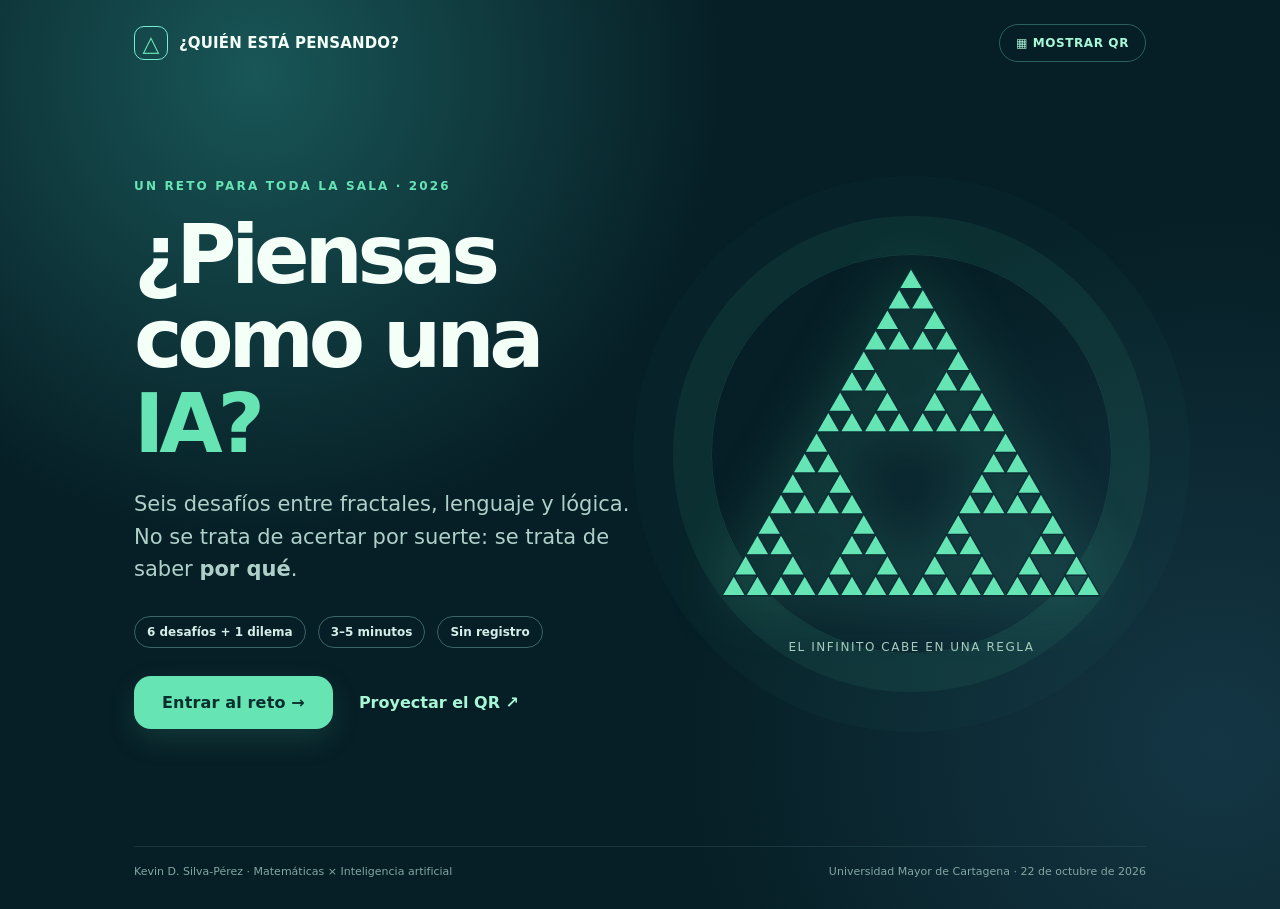
==== reto-ia/index.html @ ffa306a3 "Add interactive AI and fractals conference game" ====
<!doctype html>
<html lang="es">
<head>
<meta charset="utf-8"><meta name="viewport" content="width=device-width,initial-scale=1,viewport-fit=cover">
<meta name="theme-color" content="#092F34">
<meta name="description" content="Un reto interactivo de matemáticas, fractales e inteligencia artificial. ¿Quién está pensando?">
<title>¿Quién está pensando? · El reto interactivo</title>
<style>
:root{--bg:#061e25;--panel:#0a3035;--panel2:#104044;--mint:#66e4b4;--mint2:#a7f7d7;--text:#f4fff8;--dim:#aed0c9;--line:#2b6060;--coral:#ffbf92;--bad:#ffa7aa;--white:#fff;--shadow:0 20px 70px #0007}
*{box-sizing:border-box}html{min-height:100%;scroll-behavior:smooth}body{margin:0;background:radial-gradient(circle at 20% 8%,#195657 0,transparent 36%),radial-gradient(circle at 95% 82%,#143644 0,transparent 38%),var(--bg);color:var(--text);font-family:Inter,"Avenir Next",ui-sans-serif,system-ui,-apple-system,"Segoe UI",sans-serif;min-height:100vh;overflow-x:hidden}
button,input{font:inherit}button{cursor:pointer}button:focus-visible,input:focus-visible{outline:3px solid var(--mint2);outline-offset:4px}button:disabled{cursor:not-allowed;opacity:.6}
.wrap{max-width:1060px;margin:0 auto;padding:0 24px}header{padding:24px 0;display:flex;align-items:center;justify-content:space-between;gap:12px}.brand{display:flex;align-items:center;gap:11px;font-weight:800;font-size:15px;letter-spacing:.01em}.mark{display:grid;place-items:center;width:34px;height:34px;border:1px solid #75edd0;border-radius:10px;color:var(--mint);font-size:22px}header .right{display:flex;align-items:center;gap:10px}.subtle-btn{background:transparent;color:var(--mint2);border:1px solid var(--line);border-radius:100px;padding:11px 16px;font-size:12px;font-weight:800;letter-spacing:.05em;transition:background .2s}.subtle-btn:hover{background:#195356}
.screen{display:none;min-height:calc(100vh - 140px);align-items:center}.screen.active{display:flex;animation:rise .35s both}@keyframes rise{from{opacity:0;transform:translateY(9px)}to{opacity:1;transform:translateY(0)}}
.hero{width:100%;display:grid;grid-template-columns:1.03fr .97fr;gap:45px;align-items:center;padding:46px 0 70px}.eyebrow{font-size:12px;color:var(--mint);font-weight:850;letter-spacing:.18em;text-transform:uppercase}.hero h1{font-size:clamp(45px,6.5vw,82px);letter-spacing:-.064em;line-height:1.03;margin:20px 0 22px;max-width:720px}.hero h1 span{color:var(--mint)}.lede{color:var(--dim);font-size:clamp(16px,2vw,21px);line-height:1.55;margin:0 0 30px;max-width:570px}.meta{display:flex;gap:12px;flex-wrap:wrap;margin:0 0 28px}.pill{border:1px solid #3d6565;border-radius:40px;padding:8px 12px;color:#d5eee8;font-size:12px;font-weight:650}.primary{background:var(--mint);color:#082f2c;border:0;border-radius:17px;padding:17px 28px;font-weight:900;letter-spacing:.01em;box-shadow:0 11px 30px #66e4b423;transition:transform .15s,background .15s}.primary:hover{transform:translateY(-2px);background:var(--mint2)}.linklike{border:0;background:transparent;color:var(--mint2);font-weight:800;padding:12px}
.hero-actions{display:flex;gap:14px;align-items:center;flex-wrap:wrap}.art{min-height:435px;display:flex;flex-direction:column;align-items:center;justify-content:center;position:relative}.art:before{content:"";position:absolute;width:85%;aspect-ratio:1;border:1px solid #3a8d7a40;border-radius:50%;box-shadow:0 0 0 38px #2f8c7920,0 0 0 78px #2f8c790d}.fractal-art{width:min(90%,450px);filter:drop-shadow(0 0 30px #44ba9370);z-index:1;overflow:visible;animation:float 6s ease-in-out infinite alternate}@keyframes float{to{transform:translateY(-14px) rotate(2deg)}}.float-label{position:absolute;bottom:18px;z-index:2;color:#a5ccbe;font-size:12px;letter-spacing:.13em}.footer{color:#83a6a2;font-size:11px;line-height:1.6;padding:16px 0 28px;border-top:1px solid #3053576e;display:flex;justify-content:space-between;gap:10px;flex-wrap:wrap}
.game-shell{width:100%;max-width:800px;margin:4px auto 75px}.topline{display:flex;justify-content:space-between;gap:16px;align-items:end;margin-bottom:18px}.topline .mini{font-size:12px;letter-spacing:.13em;color:var(--mint);font-weight:800}.topline .nums{font-size:13px;color:var(--dim)}.progress{height:7px;border-radius:20px;background:#1a5052;overflow:hidden}.progress i{display:block;height:100%;width:0%;background:var(--mint);border-radius:20px;transition:width .45s}
.qbox{margin-top:20px;background:linear-gradient(155deg,#14454a 0%,#0b3036 70%);border:1px solid #357274;border-radius:26px;padding:clamp(22px,4.5vw,42px);box-shadow:var(--shadow);position:relative;overflow:hidden}.qbox:after{content:"";position:absolute;inset:-80px -160px auto auto;width:300px;height:250px;background:radial-gradient(circle,#65d4b118,transparent 70%);pointer-events:none}.qtag{display:flex;align-items:center;justify-content:space-between;gap:12px;flex-wrap:wrap}.qtag span:first-child{font-size:11px;font-weight:900;letter-spacing:.13em;color:var(--mint)}.clock{display:flex;gap:9px;align-items:center;padding:7px 11px;border:1px solid #52817d;border-radius:999px;font-variant-numeric:tabular-nums;font-size:13px;font-weight:800;color:#dbf6ee}.clock.danger{color:#ffbdad;border-color:#ca7d77}.qbox h2{font-size:clamp(26px,4.3vw,38px);letter-spacing:-.035em;line-height:1.13;margin:21px 0 12px;position:relative}.desc{color:#bfdfd9;font-size:16px;line-height:1.5;max-width:700px;margin:0 0 23px}.visual{border:1px solid #37666b;border-radius:15px;background:#082c31cc;margin:0 0 24px;padding:20px;min-height:90px}
.prob{display:grid;gap:11px}.barrow{display:grid;grid-template-columns:93px 1fr 38px;align-items:center;gap:13px;font-size:13px;font-weight:700}.barbg{height:13px;border-radius:20px;overflow:hidden;background:#214a50}.barfill{height:100%;background:linear-gradient(90deg,#4ce6af,#a6f7d6);border-radius:20px}.barrow:nth-child(2) .barfill{background:#7bc4c6}.barrow:nth-child(3) .barfill{background:#7a9cbd}.barrow:nth-child(4) .barfill{background:#9e86a3}.formula{display:flex;justify-content:center;gap:18px;align-items:center;flex-wrap:wrap;font-size:clamp(21px,4vw,31px);font-weight:800;text-align:center;color:var(--mint2)}.formula span{font-size:13px;font-weight:600;color:var(--dim)}.fractal-mini{display:flex;justify-content:center;align-items:center}.fractal-mini svg{height:175px;width:220px;max-width:100%}.qkv{display:grid;grid-template-columns:repeat(3,1fr);gap:10px}.qkv div{border:1px solid #4b7a73;padding:13px;border-radius:13px;text-align:center;font-size:15px;line-height:1.6}.qkv b{display:block;font-size:30px;color:var(--mint)}.qkv span{display:block;color:#d0e5dd;font-size:12px}.tokens{display:flex;gap:9px;justify-content:center;flex-wrap:wrap}.tokens span{background:#154d4d;border:1px solid #4ba88b;border-radius:9px;padding:12px 16px;font-weight:800;color:var(--mint2)}.quote{font-size:clamp(16px,2.5vw,20px);line-height:1.5;text-align:center;color:#e0f2e9}.quote b{color:var(--mint)}
.options{display:grid;gap:11px}.choice{width:100%;min-height:59px;text-align:left;border:1px solid #427176;color:#f2faf5;background:#17464d;border-radius:14px;padding:13px 15px;display:flex;align-items:center;gap:14px;transition:transform .14s,border-color .14s,background .14s;font-weight:700;line-height:1.35}.choice:hover:not(:disabled){transform:translateY(-1px);border-color:#81eac5;background:#225860}.choice .letter{display:grid;place-items:center;width:32px;height:32px;flex:none;border-radius:9px;background:#285a5c;font-size:13px;color:#b9ebdd}.choice.correct{border-color:#83ffbc;background:#185a49}.choice.correct .letter{background:#65e4aa;color:#0a3032}.choice.wrong{border-color:#e9a6a4;background:#5c3442}.choice.wrong .letter{background:#e9a6a4;color:#482830}.choice:disabled:not(.correct):not(.wrong){opacity:.60}
.feedback{display:none;animation:rise .25s both;margin-top:18px;border:1px solid #59877f;border-radius:14px;padding:19px;background:#102f34}.feedback.on{display:block}.feedback b{display:block;font-size:18px;margin-bottom:7px}.feedback p{color:#d0e7e0;line-height:1.5;margin:0 0 16px;font-size:14px}.feedback .next{padding:13px 20px}.kbd{color:#83a59f;font-size:11px;margin:14px 0 0;text-align:center}
.end{text-align:center;width:min(100%,680px);margin:15px auto 80px}.medallion{margin:0 auto 25px;width:124px;height:124px;display:grid;place-items:center;border:2px solid #84eac1;border-radius:50%;box-shadow:0 0 0 14px #75eabd15;color:var(--mint);font-size:56px;font-weight:900}.end h2{font-size:clamp(32px,5.5vw,52px);letter-spacing:-.05em;margin:0 0 10px}.end .message{color:var(--dim);font-size:17px;line-height:1.5}.scores{display:grid;grid-template-columns:repeat(3,1fr);gap:11px;margin:25px 0}.scorecell{padding:16px;border-radius:15px;background:#124249;border:1px solid #38676b}.scorecell strong{display:block;font-size:30px;color:#d3ffe9}.scorecell small{font-size:11px;color:#add1c9}.reflection{padding:24px;border-radius:18px;text-align:left;background:#0e393d;border:1px solid #3b7270;margin-bottom:26px}.reflection h3{font-size:16px;color:var(--mint);margin:0 0 9px}.reflection p{line-height:1.6;margin:0;color:#d7eae3}.end-actions{display:flex;justify-content:center;gap:10px;flex-wrap:wrap}
.overlay{display:none;position:fixed;inset:0;z-index:50;background:#021419e8;backdrop-filter:blur(15px);padding:15px;align-items:center;justify-content:center}.overlay.open{display:flex}.modal{position:relative;width:min(600px,100%);background:#0d373a;border:1px solid #518d85;box-shadow:0 20px 100px #000b;padding:38px 24px;text-align:center;border-radius:24px}.modal h2{font-size:clamp(29px,5vw,45px);margin:8px auto 4px;line-height:1.1}.modal p{color:#c0dfd5;line-height:1.5}.qr-frame{background:#fff;width:min(270px,65vw);aspect-ratio:1;margin:20px auto 16px;padding:13px;border-radius:12px}.qr-frame img{width:100%;height:100%;display:block;image-rendering:pixelated}.url{font-size:clamp(12px,2vw,17px);color:#8ff0c6;font-weight:850;overflow-wrap:anywhere}.close{position:absolute;top:12px;right:14px;background:transparent;color:#d7eee5;border:0;font-size:28px;padding:5px 12px}
@media(max-width:760px){.hero{grid-template-columns:1fr;gap:10px;padding:30px 0 50px}.hero h1{font-size:56px}.art{min-height:240px}.art:before{width:180px}.fractal-art{width:225px}.float-label{bottom:0}.wrap{padding:0 17px}header{padding:16px 0}.brand span:last-child{font-size:12px}.qbox{border-radius:20px;padding:22px 18px}.visual{padding:13px}.qkv{gap:5px}.qkv div{padding:10px 3px}.qkv b{font-size:25px}.qkv span{font-size:11px}.hero .lede{font-size:17px}}
@media(max-width:400px){.hero h1{font-size:46px}.brand span:last-child{display:none}.barrow{grid-template-columns:64px 1fr 33px;gap:7px;font-size:11px}.scores{gap:6px}.scorecell{padding:12px 6px}.scorecell strong{font-size:26px}}
@media(prefers-reduced-motion:reduce){*,*:before,*:after{animation:none!important;transition:none!important;scroll-behavior:auto!important}}
</style></head>
<body>
<div class="wrap">
<header><div class="brand"><span class="mark" aria-hidden="true">△</span><span>¿QUIÉN ESTÁ PENSANDO?</span></div><div class="right"><button class="subtle-btn" id="qrbutton" type="button">▦ MOSTRAR QR</button></div></header>
<main>
<section class="screen active" id="home"><div class="hero"><div><div class="eyebrow">UN RETO PARA TODA LA SALA · 2026</div><h1>¿Piensas<br>como una <span>IA?</span></h1><p class="lede">Seis desafíos entre fractales, lenguaje y lógica. No se trata de acertar por suerte: se trata de saber <strong>por qué</strong>.</p><div class="meta"><span class="pill">6 desafíos + 1 dilema</span><span class="pill">3–5 minutos</span><span class="pill">Sin registro</span></div><div class="hero-actions"><button class="primary" id="start" type="button">Entrar al reto →</button><button class="linklike" id="project" type="button">Proyectar el QR ↗</button></div></div><div class="art"><svg class="fractal-art" id="hero-fractal" viewBox="0 0 480 450" role="img" aria-label="Triángulo de Sierpiński"></svg><div class="float-label">EL INFINITO CABE EN UNA REGLA</div></div></div></section>
<section class="screen" id="quiz"><div class="game-shell"><div class="topline"><div><div class="mini" id="round">DESAFÍO 01 / 07</div><div class="nums" id="scoreline">Cero puntos. Todo por descubrir.</div></div><div class="nums" id="round-type">RONDA</div></div><div class="progress"><i id="progressbar"></i></div><article class="qbox"><div class="qtag"><span id="category">PREDICCIÓN</span><div class="clock" id="clock" aria-live="off">◷ <span id="seconds">25</span> s</div></div><h2 id="question"></h2><p class="desc" id="description"></p><div class="visual" id="visual"></div><div class="options" id="options"></div><div class="feedback" id="feedback" role="status"><b id="feedback-title"></b><p id="explain"></p><button type="button" class="primary next" id="next">Siguiente desafío →</button></div></article><p class="kbd">También puedes contestar con las teclas 1, 2, 3 o 4.</p></div></section>
<section class="screen" id="finish"><div class="end"><div class="medallion" id="medal">✦</div><div class="eyebrow">RETO COMPLETADO</div><h2 id="endtitle">Pensar es comprobar.</h2><p class="message" id="endmessage"></p><div class="scores"><div class="scorecell"><strong id="correctcount">0/6</strong><small>RESPUESTAS CORRECTAS</small></div><div class="scorecell"><strong id="points">0</strong><small>PUNTOS</small></div><div class="scorecell"><strong id="level">—</strong><small>NIVEL</small></div></div><div class="reflection"><h3>¿Y quién estaba pensando?</h3><p id="finalreflection"></p></div><div class="end-actions"><button class="primary" id="share" type="button">Compartir mi resultado ↗</button><button class="subtle-btn" id="restart" type="button">Jugar otra vez</button></div></div></section>
</main><footer class="footer"><span>Kevin D. Silva-Pérez · Matemáticas × Inteligencia artificial</span><span>Universidad Mayor de Cartagena · 22 de octubre de 2026</span></footer>
</div>
<div class="overlay" id="overlay" role="dialog" aria-label="Código QR para entrar al reto" aria-modal="true"><div class="modal"><button class="close" id="close" type="button" aria-label="Cerrar">×</button><div class="eyebrow">ABRE LA CÁMARA DEL CELULAR</div><h2>¿Quién está pensando?</h2><p>Escanea el código y entra al reto.<br>No necesitas crear una cuenta.</p><div class="qr-frame"><img src="qr.svg" alt="Código QR del juego"></div><div class="url">kevinsilvamat.github.io/reto-ia/</div><p style="font-size:12px">Cada participante responde y recibe su puntuación individual.</p></div></div>
<script>
(function(){
'use strict';
var PAGE='https://kevinsilvamat.github.io/reto-ia/';
var questions=[
{category:'01 · LA PREDICCIÓN',title:'¿Qué palabra elegiría la máquina?',description:'Supón que el modelo calculó estas probabilidades para completar «Después de la lluvia, el suelo estaba…». Si elige la más probable, ¿cuál escribe?',visual:'prob',options:['seco','mojado','verde','rojo'],correct:1,why:'En este ejemplo hipotético, «mojado» tiene la probabilidad más alta (54%). El modelo asigna puntuaciones a posibles continuaciones: no necesita experimentar la lluvia.'},
{category:'02 · UN FRACTAL',title:'Un triángulo se convierte en tres.',description:'En cada iteración del triángulo de Sierpiński sobreviven 3 copias de cada triángulo. ¿Cuántas piezas quedan después de 3 iteraciones?',visual:'fractal',options:['9','12','27','81'],correct:2,why:'Cada paso multiplica el número anterior por 3: 1 → 3 → 9 → 27. En general, después de n iteraciones aparecen 3ⁿ triángulos pequeños.'},
{category:'03 · EL SECRETO DE LA ATENCIÓN',title:'¿Quién lleva la información?',description:'En un Transformer aparecen los vectores Q, K y V. ¿Cuál está asociado al contenido que se combina para obtener la salida de atención?',visual:'qkv',options:['Q (Query)','K (Key)','V (Value)','Ninguno de ellos'],correct:2,why:'Q formula una consulta; K ayuda a calcular con qué elementos coincide; V aporta los valores o contenidos que se ponderan y combinan.'},
{category:'04 · DENTRO DEL LENGUAJE',title:'Una frase no entra como una sola idea.',description:'Un modelo de lenguaje divide el texto en unidades que después representa numéricamente. ¿Cómo se llaman esas unidades?',visual:'tokens',options:['Fotogramas','Tokens','Teoremas','Píxeles'],correct:1,why:'Se llaman tokens. Pueden ser palabras, partes de palabras, signos o símbolos. El modelo aprende relaciones entre sus representaciones.'},
{category:'05 · ¿YA ES UNA PRUEBA?',title:'«Lo comprobé 10.000 veces».',description:'Una IA verifica una propiedad matemática para los primeros 10.000 números y concluye: «queda demostrado que se cumple para todos». ¿Qué falla?',visual:'proof',options:['Nada: diez mil ejemplos bastan','Falta verificar solo diez ejemplos más','Una cantidad finita de ejemplos no prueba el caso general','La matemática no usa ejemplos'],correct:2,why:'Los ejemplos aportan evidencia, pero una afirmación universal necesita un argumento válido para todos los casos, no solo para los comprobados.'},
{category:'06 · LA RESPUESTA CONVINCENTE',title:'La IA suena completamente segura.',description:'Te da una demostración muy elegante e incluye una referencia que no has visto. ¿Cuál es la reacción más rigurosa?',visual:'verify',options:['Aceptar: suena profesional','Comprobar la prueba y verificar la fuente','Pedirle que responda con más seguridad','Compartirla antes de revisarla'],correct:1,why:'Una respuesta fluida no equivale a una respuesta verdadera. Las hipótesis, los pasos de la prueba y las referencias deben verificarse independientemente.'},
{category:'07 · SIN RESPUESTA ÚNICA',title:'Entonces… ¿qué significa pensar?',description:'La última pregunta no suma puntos. Escoge la idea que más te haga reflexionar después de esta charla.',visual:'think',options:['Reconocer patrones y producir respuestas','Comprender y justificar lo que afirmamos','Crear significado desde la experiencia humana','Quizá necesitamos redefinir la pregunta'],poll:true,why:'La cuestión sigue abierta. Las máquinas pueden resolver tareas complejas; eso no decide por sí solo qué entendemos por comprensión, conciencia o creatividad.'}
];
var state={index:0,points:0,correct:0,chosen:[],poll:null,remain:25,timer:null,locked:false};
var el=function(id){return document.getElementById(id)};
var screens=['home','quiz','finish'];
function screen(id){screens.forEach(function(s){el(s).classList.toggle('active',s===id)});window.scrollTo({top:0,behavior:'instant'})}
function triangles(level,x,y,size,out){if(level===0){var h=size*.8660254;out.push('<polygon points="'+(x+size/2).toFixed(2)+','+y.toFixed(2)+' '+x.toFixed(2)+','+(y+h).toFixed(2)+' '+(x+size).toFixed(2)+','+(y+h).toFixed(2)+'" />');return}var h=size*.8660254;triangles(level-1,x+size/4,y,size/2,out);triangles(level-1,x,y+h/2,size/2,out);triangles(level-1,x+size/2,y+h/2,size/2,out)}
function fractal(level){var out=[];triangles(level,25,14,430,out);return '<g fill="#65e4b4" stroke="#0a3035" stroke-width="1.6">'+out.join('')+'</g>'}
el('hero-fractal').innerHTML=fractal(4);
function graphic(type){
if(type==='prob'){var rows=[['mojado',54],['seco',25],['verde',14],['rojo',7]];return '<div class="prob">'+rows.map(function(r){return '<div class="barrow"><span>'+r[0]+'</span><div class="barbg"><div class="barfill" style="width:'+r[1]+'%"></div></div><span>'+r[1]+'%</span></div>'}).join('')+'</div>'}
if(type==='fractal')return '<div class="fractal-mini"><svg viewBox="0 0 480 405" role="img" aria-label="Triángulo de Sierpiński, tres iteraciones">'+fractal(3)+'</svg></div>';
if(type==='qkv')return '<div class="qkv"><div><b>Q</b><span>¿Qué busco?</span></div><div><b>K</b><span>¿Con qué encaja?</span></div><div><b>V</b><span>¿Qué aporto?</span></div></div>';
if(type==='tokens')return '<div class="tokens"><span>El</span><span>cielo</span><span>está</span><span>azul</span></div><p style="font-size:12px;text-align:center;color:#acd8ce;margin:14px 0 0">Ejemplo esquemático: un token no siempre coincide con una palabra.</p>';
if(type==='proof')return '<div class="quote">1, 2, 3, …, 10.000 <b>✓</b><br><span style="color:#a5d1c5;font-size:14px">¿Y qué sucede después?</span></div>';
if(type==='verify')return '<div class="quote">«La demostración es correcta.<br><b>Confía en mí.</b>»</div>';
return '<div class="quote"><b>¿Acertar = comprender?</b><br><span style="font-size:15px;color:#b4d2cd">Una pregunta para seguir pensando.</span></div>'
}
function stop(){if(state.timer){clearInterval(state.timer);state.timer=null}}
function showClock(){el('seconds').textContent=String(state.remain);el('clock').classList.toggle('danger',state.remain<=7)}
function tick(){state.remain--;showClock();if(state.remain<=0)choose(-1)}
function render(){
stop();state.locked=false;var q=questions[state.index];
el('round').textContent='DESAFÍO '+String(state.index+1).padStart(2,'0')+' / 07';
el('scoreline').textContent=state.points+' puntos · '+state.correct+' aciertos';
el('round-type').textContent=q.poll?'REFLEXIÓN':'ELECCIÓN MÚLTIPLE';
el('progressbar').style.width=(state.index/questions.length*100)+'%';
el('category').textContent=q.category;el('question').textContent=q.title;el('description').textContent=q.description;
el('visual').innerHTML=graphic(q.visual);el('feedback').classList.remove('on');
el('options').innerHTML='';
q.options.forEach(function(v,i){var b=document.createElement('button');b.type='button';b.className='choice';var a=document.createElement('span');a.className='letter';a.textContent=String.fromCharCode(65+i);var c=document.createElement('span');c.textContent=v;b.append(a,c);b.addEventListener('click',function(){choose(i)});el('options').appendChild(b)});
state.remain=25;el('clock').style.display=q.poll?'none':'flex';showClock();
if(!q.poll)state.timer=setInterval(tick,1000);
}
function choose(i){
if(state.locked)return;state.locked=true;stop();
var q=questions[state.index];var good=!q.poll&&i===q.correct;
state.chosen.push(i);
if(good){state.correct++;state.points+=100+Math.max(0,state.remain)*2}
if(q.poll){state.poll=i>=0?q.options[i]:null}
Array.from(el('options').children).forEach(function(b,j){b.disabled=true;if(i===j)b.classList.add(q.poll?'correct':good?'correct':'wrong');if(!q.poll&&j===q.correct)b.classList.add('correct')});
var title=q.poll?'No hay una única respuesta.':i===-1?'¡Se acabó el tiempo!':good?'¡Bien razonado!':'Aquí está la clave.';
el('feedback-title').textContent=title;el('feedback-title').style.color=good||q.poll?'#85f0bc':'#ffd3bc';
el('explain').textContent=q.why;
el('next').textContent=state.index===questions.length-1?'Ver mi resultado →':'Siguiente desafío →';
el('feedback').classList.add('on');el('scoreline').textContent=state.points+' puntos · '+state.correct+' aciertos';
el('progressbar').style.width=((state.index+1)/questions.length*100)+'%'
}
function start(){state.index=0;state.points=0;state.correct=0;state.chosen=[];state.poll=null;screen('quiz');render()}
function finish(){screen('finish');el('correctcount').textContent=state.correct+'/6';el('points').textContent=String(state.points);var level=state.correct>=5?'EXPERTO':state.correct>=3?'EXPLORADOR':'CURIOSO';el('level').textContent=level;el('medal').textContent=state.correct>=5?'✦':state.correct>=3?'△':'∞';el('endtitle').textContent=state.correct>=5?'La intuición no te engaña.':state.correct>=3?'Vas por buen camino.':'Lo interesante es seguir preguntando.';el('endmessage').textContent='Has respondido '+state.correct+' de 6 desafíos correctamente. El reto no termina con los puntos: comienza cuando te preguntas cómo llegaste a cada respuesta.';el('finalreflection').textContent='Tu elección: '+(state.poll||'seguir explorando la pregunta')+'. '+questions[6].why}
function showQr(){el('overlay').classList.add('open');el('close').focus()}
function hideQr(){el('overlay').classList.remove('open')}
el('start').addEventListener('click',start);
el('restart').addEventListener('click',start);
el('next').addEventListener('click',function(){state.index++;if(state.index>=questions.length){stop();finish()}else render()});
el('qrbutton').addEventListener('click',showQr);el('project').addEventListener('click',showQr);el('close').addEventListener('click',hideQr);
el('overlay').addEventListener('click',function(e){if(e.target===el('overlay'))hideQr()});
document.addEventListener('keydown',function(e){if(e.key==='Escape')hideQr();if(!el('quiz').classList.contains('active')||state.locked)return;var n=Number(e.key);if(n>=1&&n<=4)choose(n-1)});
el('share').addEventListener('click',async function(){var s='¡Completé el reto «¿Quién está pensando?»! 🧠 '+state.correct+'/6 respuestas correctas y '+state.points+' puntos. Juega aquí: '+PAGE;try{if(navigator.share){await navigator.share({title:'¿Quién está pensando?',text:s,url:PAGE})}else if(navigator.clipboard&&window.isSecureContext){await navigator.clipboard.writeText(s);el('share').textContent='¡Copiado! ✓'}else{window.prompt('Copia tu resultado:',s)}}catch(e){if(e.name!=='AbortError')window.prompt('Copia tu resultado:',s)}});
if(new URLSearchParams(location.search).get('modo')==='pantalla')showQr();
})();
</script></body></html>
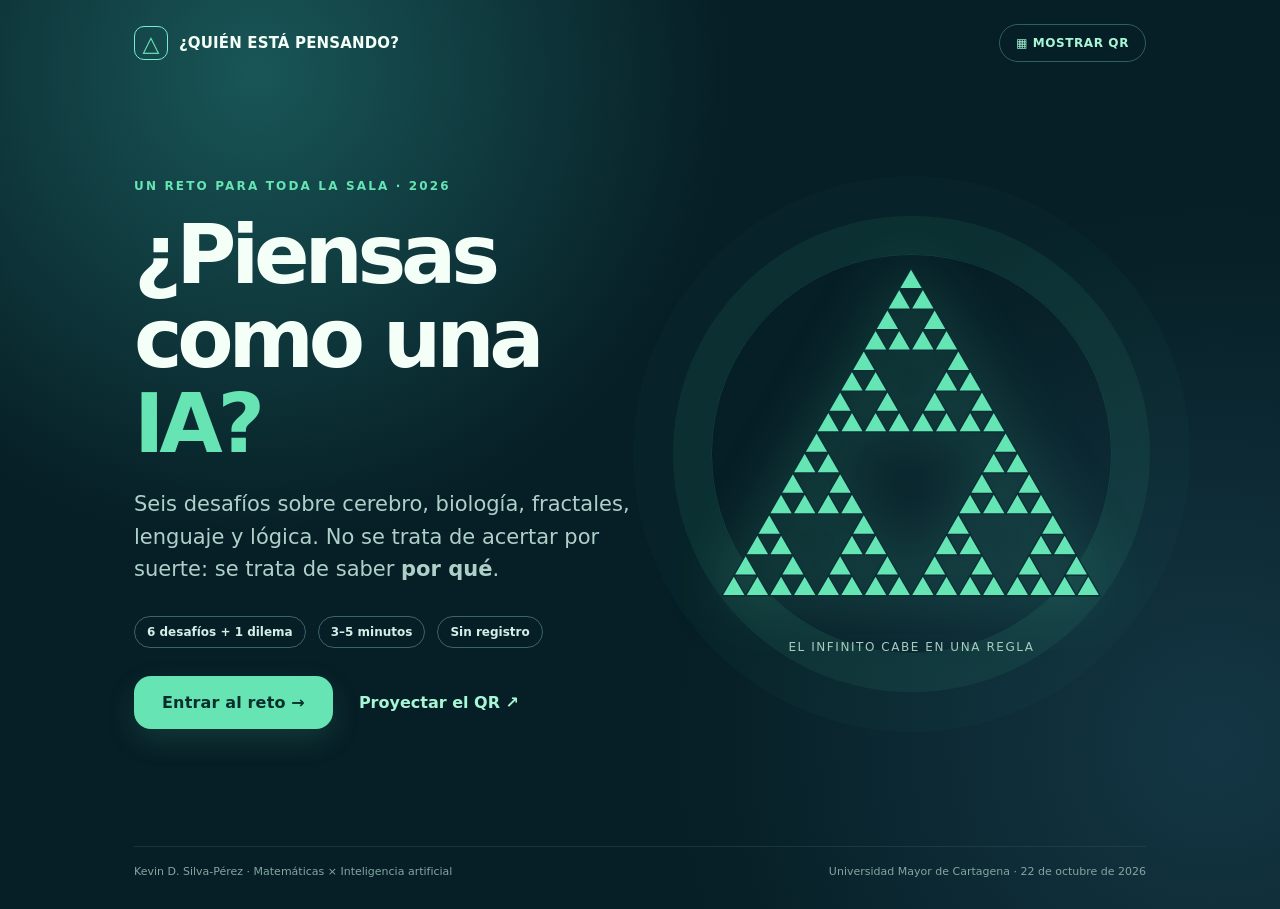
==== commit 8f116aa5: "Refresh interactive challenge with brain and language example" ====
--- a/reto-ia/index.html
+++ b/reto-ia/index.html
@@ -3,7 +3,7 @@
 <head>
 <meta charset="utf-8"><meta name="viewport" content="width=device-width,initial-scale=1,viewport-fit=cover">
 <meta name="theme-color" content="#092F34">
-<meta name="description" content="Un reto interactivo de matemáticas, fractales e inteligencia artificial. ¿Quién está pensando?">
+<meta name="description" content="Un reto interactivo sobre cerebro, biología, fractales, lenguaje, matemáticas e inteligencia artificial. ¿Quién está pensando?">
 <title>¿Quién está pensando? · El reto interactivo</title>
 <style>
 :root{--bg:#061e25;--panel:#0a3035;--panel2:#104044;--mint:#66e4b4;--mint2:#a7f7d7;--text:#f4fff8;--dim:#aed0c9;--line:#2b6060;--coral:#ffbf92;--bad:#ffa7aa;--white:#fff;--shadow:0 20px 70px #0007}
@@ -28,7 +28,7 @@
 <div class="wrap">
 <header><div class="brand"><span class="mark" aria-hidden="true">△</span><span>¿QUIÉN ESTÁ PENSANDO?</span></div><div class="right"><button class="subtle-btn" id="qrbutton" type="button">▦ MOSTRAR QR</button></div></header>
 <main>
-<section class="screen active" id="home"><div class="hero"><div><div class="eyebrow">UN RETO PARA TODA LA SALA · 2026</div><h1>¿Piensas<br>como una <span>IA?</span></h1><p class="lede">Seis desafíos entre fractales, lenguaje y lógica. No se trata de acertar por suerte: se trata de saber <strong>por qué</strong>.</p><div class="meta"><span class="pill">6 desafíos + 1 dilema</span><span class="pill">3–5 minutos</span><span class="pill">Sin registro</span></div><div class="hero-actions"><button class="primary" id="start" type="button">Entrar al reto →</button><button class="linklike" id="project" type="button">Proyectar el QR ↗</button></div></div><div class="art"><svg class="fractal-art" id="hero-fractal" viewBox="0 0 480 450" role="img" aria-label="Triángulo de Sierpiński"></svg><div class="float-label">EL INFINITO CABE EN UNA REGLA</div></div></div></section>
+<section class="screen active" id="home"><div class="hero"><div><div class="eyebrow">UN RETO PARA TODA LA SALA · 2026</div><h1>¿Piensas<br>como una <span>IA?</span></h1><p class="lede">Seis desafíos sobre cerebro, biología, fractales, lenguaje y lógica. No se trata de acertar por suerte: se trata de saber <strong>por qué</strong>.</p><div class="meta"><span class="pill">6 desafíos + 1 dilema</span><span class="pill">3–5 minutos</span><span class="pill">Sin registro</span></div><div class="hero-actions"><button class="primary" id="start" type="button">Entrar al reto →</button><button class="linklike" id="project" type="button">Proyectar el QR ↗</button></div></div><div class="art"><svg class="fractal-art" id="hero-fractal" viewBox="0 0 480 450" role="img" aria-label="Triángulo de Sierpiński"></svg><div class="float-label">EL INFINITO CABE EN UNA REGLA</div></div></div></section>
 <section class="screen" id="quiz"><div class="game-shell"><div class="topline"><div><div class="mini" id="round">DESAFÍO 01 / 07</div><div class="nums" id="scoreline">Cero puntos. Todo por descubrir.</div></div><div class="nums" id="round-type">RONDA</div></div><div class="progress"><i id="progressbar"></i></div><article class="qbox"><div class="qtag"><span id="category">PREDICCIÓN</span><div class="clock" id="clock" aria-live="off">◷ <span id="seconds">25</span> s</div></div><h2 id="question"></h2><p class="desc" id="description"></p><div class="visual" id="visual"></div><div class="options" id="options"></div><div class="feedback" id="feedback" role="status"><b id="feedback-title"></b><p id="explain"></p><button type="button" class="primary next" id="next">Siguiente desafío →</button></div></article><p class="kbd">También puedes contestar con las teclas 1, 2, 3 o 4.</p></div></section>
 <section class="screen" id="finish"><div class="end"><div class="medallion" id="medal">✦</div><div class="eyebrow">RETO COMPLETADO</div><h2 id="endtitle">Pensar es comprobar.</h2><p class="message" id="endmessage"></p><div class="scores"><div class="scorecell"><strong id="correctcount">0/6</strong><small>RESPUESTAS CORRECTAS</small></div><div class="scorecell"><strong id="points">0</strong><small>PUNTOS</small></div><div class="scorecell"><strong id="level">—</strong><small>NIVEL</small></div></div><div class="reflection"><h3>¿Y quién estaba pensando?</h3><p id="finalreflection"></p></div><div class="end-actions"><button class="primary" id="share" type="button">Compartir mi resultado ↗</button><button class="subtle-btn" id="restart" type="button">Jugar otra vez</button></div></div></section>
 </main><footer class="footer"><span>Kevin D. Silva-Pérez · Matemáticas × Inteligencia artificial</span><span>Universidad Mayor de Cartagena · 22 de octubre de 2026</span></footer>
@@ -39,9 +39,9 @@
 'use strict';
 var PAGE='https://kevinsilvamat.github.io/reto-ia/';
 var questions=[
-{category:'01 · LA PREDICCIÓN',title:'¿Qué palabra elegiría la máquina?',description:'Supón que el modelo calculó estas probabilidades para completar «Después de la lluvia, el suelo estaba…». Si elige la más probable, ¿cuál escribe?',visual:'prob',options:['seco','mojado','verde','rojo'],correct:1,why:'En este ejemplo hipotético, «mojado» tiene la probabilidad más alta (54%). El modelo asigna puntuaciones a posibles continuaciones: no necesita experimentar la lluvia.'},
+{category:'01 · EL DETECTOR',title:'Un detector afirma: «¡Lo escribió una IA!»',description:'De 100 textos, 10 son de IA y 90 de humanos. El detector identifica el 90 % de los textos de IA, pero señala por error al 10 % de los humanos. Si acusa a un texto de haber sido escrito por IA, ¿qué probabilidad hay de que tenga razón?',visual:'bayes',options:['90 %','50 %','10 %','81 %'],correct:1,why:'De los 10 textos de IA, detecta 9. Pero también acusa a 9 de los 90 textos humanos. Entre los 18 textos señalados, solo 9 son de IA: 9/18 = 50 %. Es el efecto de la tasa base: un detector muy preciso puede producir muchas falsas alarmas.'},
 {category:'02 · UN FRACTAL',title:'Un triángulo se convierte en tres.',description:'En cada iteración del triángulo de Sierpiński sobreviven 3 copias de cada triángulo. ¿Cuántas piezas quedan después de 3 iteraciones?',visual:'fractal',options:['9','12','27','81'],correct:2,why:'Cada paso multiplica el número anterior por 3: 1 → 3 → 9 → 27. En general, después de n iteraciones aparecen 3ⁿ triángulos pequeños.'},
-{category:'03 · EL SECRETO DE LA ATENCIÓN',title:'¿Quién lleva la información?',description:'En un Transformer aparecen los vectores Q, K y V. ¿Cuál está asociado al contenido que se combina para obtener la salida de atención?',visual:'qkv',options:['Q (Query)','K (Key)','V (Value)','Ninguno de ellos'],correct:2,why:'Q formula una consulta; K ayuda a calcular con qué elementos coincide; V aporta los valores o contenidos que se ponderan y combinan.'},
+{category:'03 · CEREBRO Y LENGUAJE',title:'¿A qué se refiere «estas moléculas»?',description:'En una explicación sobre neuronas: «La neurona presináptica libera neurotransmisores en la sinapsis. Estas moléculas se unen a receptores de la neurona postsináptica». ¿Qué se une a los receptores?',visual:'synapse',options:['La sinapsis','Los neurotransmisores','Los receptores','La neurona postsináptica'],correct:1,why:'«Estas moléculas» se refiere a «neurotransmisores». Para responder, conectamos una expresión con algo mencionado antes en el contexto. La atención en un modelo de lenguaje también combina información de distintas posiciones, aunque eso no significa que funcione como un cerebro ni garantiza que todo lo que diga sea cierto.'},
 {category:'04 · DENTRO DEL LENGUAJE',title:'Una frase no entra como una sola idea.',description:'Un modelo de lenguaje divide el texto en unidades que después representa numéricamente. ¿Cómo se llaman esas unidades?',visual:'tokens',options:['Fotogramas','Tokens','Teoremas','Píxeles'],correct:1,why:'Se llaman tokens. Pueden ser palabras, partes de palabras, signos o símbolos. El modelo aprende relaciones entre sus representaciones.'},
 {category:'05 · ¿YA ES UNA PRUEBA?',title:'«Lo comprobé 10.000 veces».',description:'Una IA verifica una propiedad matemática para los primeros 10.000 números y concluye: «queda demostrado que se cumple para todos». ¿Qué falla?',visual:'proof',options:['Nada: diez mil ejemplos bastan','Falta verificar solo diez ejemplos más','Una cantidad finita de ejemplos no prueba el caso general','La matemática no usa ejemplos'],correct:2,why:'Los ejemplos aportan evidencia, pero una afirmación universal necesita un argumento válido para todos los casos, no solo para los comprobados.'},
 {category:'06 · LA RESPUESTA CONVINCENTE',title:'La IA suena completamente segura.',description:'Te da una demostración muy elegante e incluye una referencia que no has visto. ¿Cuál es la reacción más rigurosa?',visual:'verify',options:['Aceptar: suena profesional','Comprobar la prueba y verificar la fuente','Pedirle que responda con más seguridad','Compartirla antes de revisarla'],correct:1,why:'Una respuesta fluida no equivale a una respuesta verdadera. Las hipótesis, los pasos de la prueba y las referencias deben verificarse independientemente.'},
@@ -55,9 +55,9 @@
 function fractal(level){var out=[];triangles(level,25,14,430,out);return '<g fill="#65e4b4" stroke="#0a3035" stroke-width="1.6">'+out.join('')+'</g>'}
 el('hero-fractal').innerHTML=fractal(4);
 function graphic(type){
-if(type==='prob'){var rows=[['mojado',54],['seco',25],['verde',14],['rojo',7]];return '<div class="prob">'+rows.map(function(r){return '<div class="barrow"><span>'+r[0]+'</span><div class="barbg"><div class="barfill" style="width:'+r[1]+'%"></div></div><span>'+r[1]+'%</span></div>'}).join('')+'</div>'}
+if(type==='bayes')return '<div class="qkv"><div><b>10%</b><span>DE LOS TEXTOS SON DE IA</span></div><div><b>90%</b><span>ACIERTO AL DETECTAR IA</span></div><div><b>10%</b><span>FALSOS POSITIVOS HUMANOS</span></div></div><p style="font-size:12px;text-align:center;color:#acd8ce;margin:14px 0 0">Un detector parece muy fiable. ¿Pero qué significa una alerta?</p>';
 if(type==='fractal')return '<div class="fractal-mini"><svg viewBox="0 0 480 405" role="img" aria-label="Triángulo de Sierpiński, tres iteraciones">'+fractal(3)+'</svg></div>';
-if(type==='qkv')return '<div class="qkv"><div><b>Q</b><span>¿Qué busco?</span></div><div><b>K</b><span>¿Con qué encaja?</span></div><div><b>V</b><span>¿Qué aporto?</span></div></div>';
+if(type==='synapse')return '<svg viewBox="0 0 760 150" role="img" aria-label="Neurotransmisores pasan por la sinapsis y se unen a receptores" style="width:100%;height:auto;display:block"><rect x="8" y="35" width="210" height="78" rx="16" fill="#164c4b" stroke="#66e4b4"/><text x="113" y="67" fill="#f4fff8" text-anchor="middle" font-size="17">Neurona</text><text x="113" y="91" fill="#f4fff8" text-anchor="middle" font-size="17">presináptica</text><rect x="275" y="35" width="205" height="78" rx="16" fill="#183e43" stroke="#d9aa62"/><text x="377" y="67" fill="#f4fff8" text-anchor="middle" font-size="17">Sinapsis</text><text x="377" y="91" fill="#b8d9cf" text-anchor="middle" font-size="13">espacio entre neuronas</text><rect x="540" y="35" width="210" height="78" rx="16" fill="#423b56" stroke="#a893d0"/><text x="645" y="67" fill="#f4fff8" text-anchor="middle" font-size="16">Receptores</text><text x="645" y="91" fill="#f4fff8" text-anchor="middle" font-size="15">postsinápticos</text><path d="M220 74H270M482 74H535" stroke="#66e4b4" stroke-width="3"/><path d="m263 67 9 7-9 7m264-7 9 7-9 7" fill="none" stroke="#66e4b4" stroke-width="3"/><circle cx="290" cy="24" r="6" fill="#ffbf92"/><circle cx="325" cy="19" r="6" fill="#ffbf92"/><circle cx="360" cy="27" r="6" fill="#ffbf92"/><circle cx="395" cy="18" r="6" fill="#ffbf92"/><circle cx="430" cy="25" r="6" fill="#ffbf92"/></svg><p style="font-size:12px;text-align:center;color:#acd8ce;margin:10px 0 0">Los neurotransmisores llevan señales químicas entre neuronas.</p>';
 if(type==='tokens')return '<div class="tokens"><span>El</span><span>cielo</span><span>está</span><span>azul</span></div><p style="font-size:12px;text-align:center;color:#acd8ce;margin:14px 0 0">Ejemplo esquemático: un token no siempre coincide con una palabra.</p>';
 if(type==='proof')return '<div class="quote">1, 2, 3, …, 10.000 <b>✓</b><br><span style="color:#a5d1c5;font-size:14px">¿Y qué sucede después?</span></div>';
 if(type==='verify')return '<div class="quote">«La demostración es correcta.<br><b>Confía en mí.</b>»</div>';
@@ -76,7 +76,7 @@
 el('visual').innerHTML=graphic(q.visual);el('feedback').classList.remove('on');
 el('options').innerHTML='';
 q.options.forEach(function(v,i){var b=document.createElement('button');b.type='button';b.className='choice';var a=document.createElement('span');a.className='letter';a.textContent=String.fromCharCode(65+i);var c=document.createElement('span');c.textContent=v;b.append(a,c);b.addEventListener('click',function(){choose(i)});el('options').appendChild(b)});
-state.remain=25;el('clock').style.display=q.poll?'none':'flex';showClock();
+state.remain=state.index===0?45:25;el('clock').style.display=q.poll?'none':'flex';showClock();
 if(!q.poll)state.timer=setInterval(tick,1000);
 }
 function choose(i){
